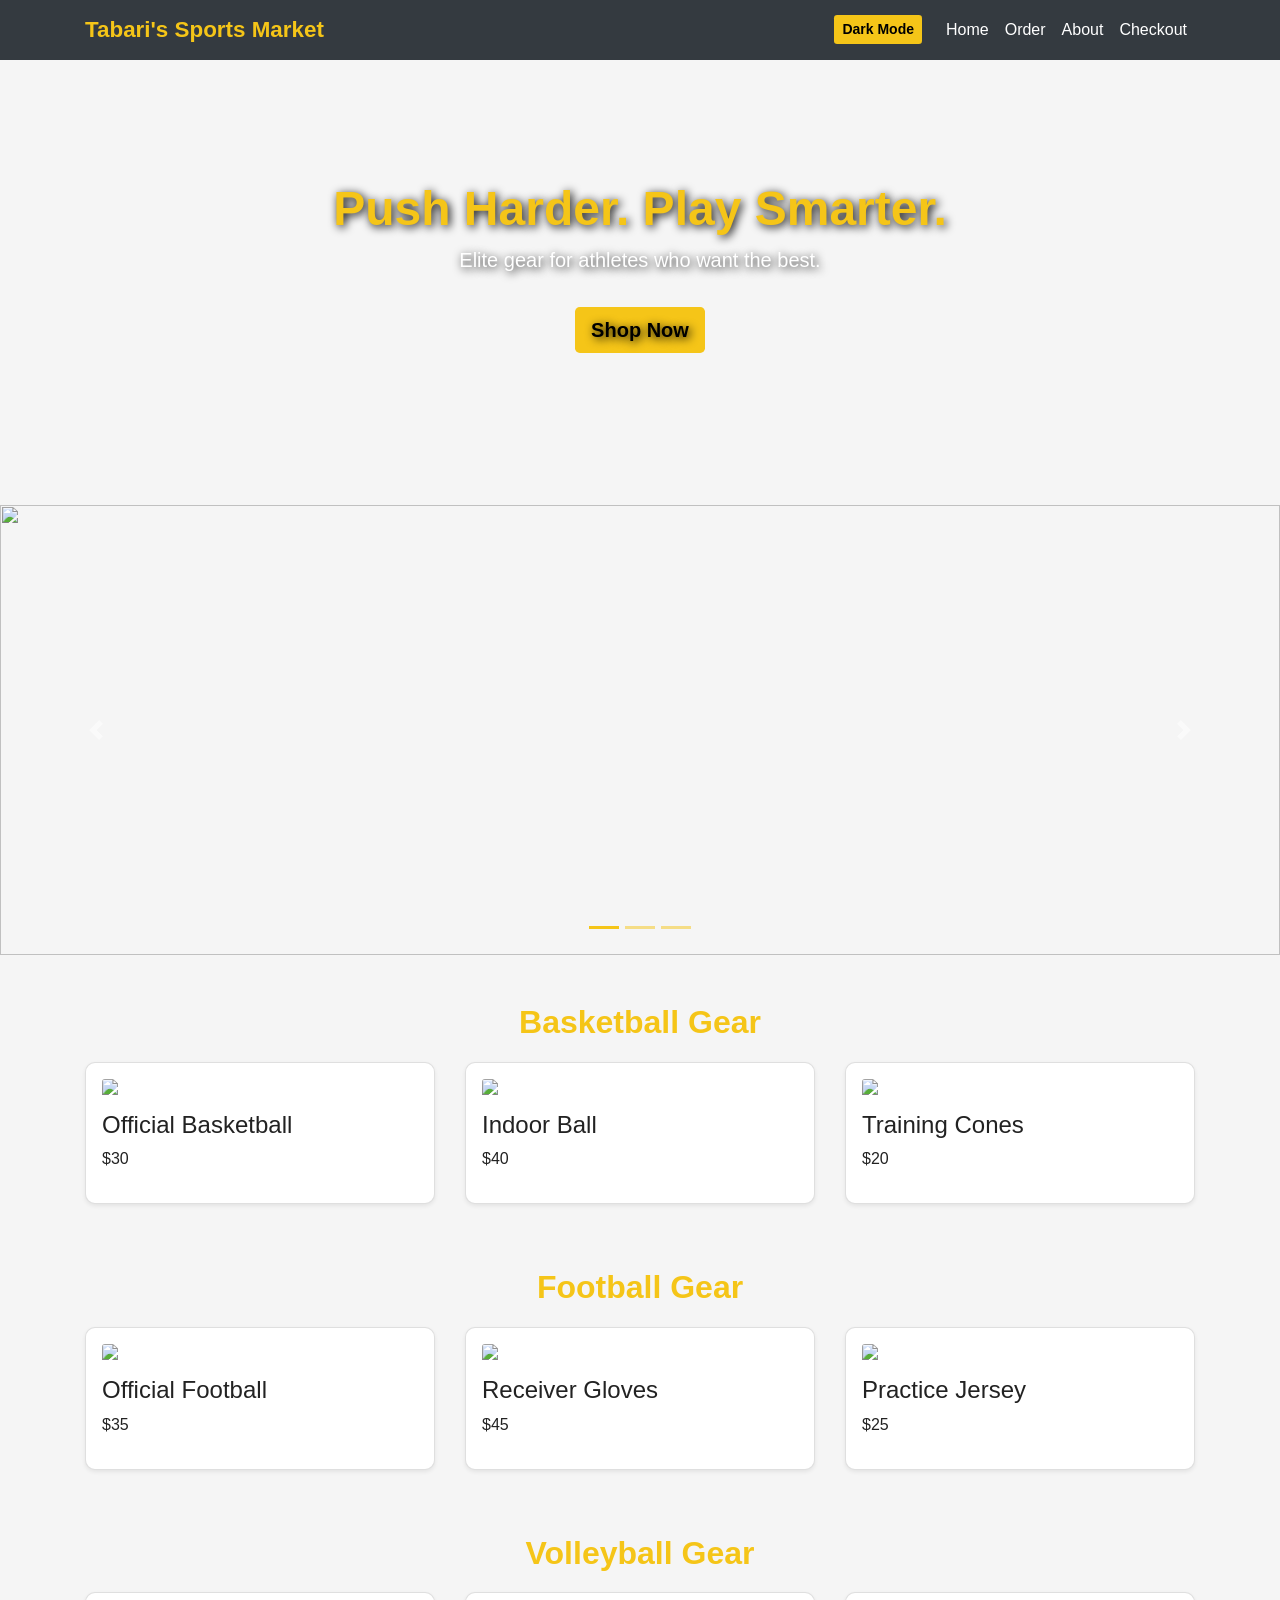
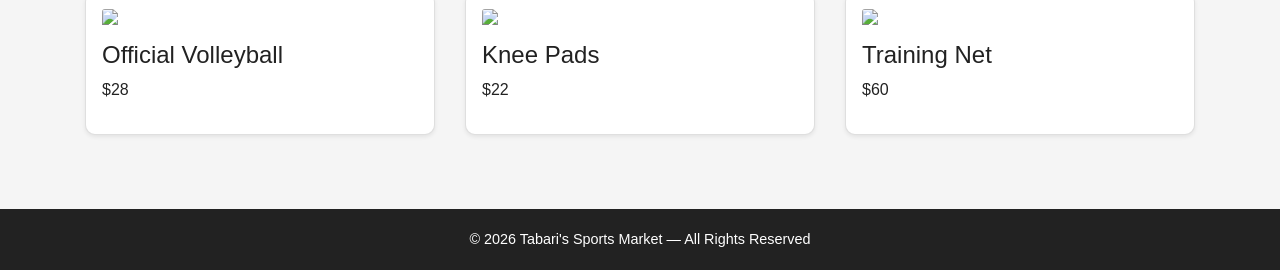
==== index.html @ 95b533ae "push1" ====
<!DOCTYPE html>
<html>
    <head>
        <title>Tabari's Sports Market</title>
        <link rel="stylesheet" href="https://cdn.jsdelivr.net/npm/bootstrap@4.6.2/dist/css/bootstrap.min.css">
        <link rel="stylesheet" href="style.css">
    </head>

    <body>

        <nav class="navbar navbar-expand-lg navbar-dark bg-dark">
            <div class="container">
                <a class="navbar-brand" href="index.html">Tabari's Sports Market</a>
                <div class="ml-auto d-flex align-items-center">
                    <button class="btn btn-sm btn-gold mr-3" onclick="toggleDarkMode()">Dark Mode</button>
                    <div class="navbar-nav">
                        <a class="nav-item nav-link text-white" href="index.html">Home</a>
                        <a class="nav-item nav-link text-white" href="order.html">Order</a>
                        <a class="nav-item nav-link text-white" href="about.html">About</a>
                        <a class="nav-item nav-link text-white" href="checkout.html">Checkout</a>
                    </div>
                </div>
            </div>
        </nav>

        <div class="jumbotron text-center">
            <h1>Push Harder. Play Smarter.</h1>
            <p class="lead">Elite gear for athletes who want the best.</p>
            <a href="order.html" class="btn btn-gold btn-lg mt-3">Shop Now</a>
        </div>

        <div id="sportsCarousel" class="carousel slide mb-5" data-ride="carousel">
            <ol class="carousel-indicators">
                <li data-target="#sportsCarousel" data-slide-to="0" class="active"></li>
                <li data-target="#sportsCarousel" data-slide-to="1"></li>
                <li data-target="#sportsCarousel" data-slide-to="2"></li>
            </ol>

            <div class="carousel-inner">
                <div class="carousel-item active">
                    <img class="d-block w-100" src="https://images.unsplash.com/photo-1517649763962-0c623066013b" height="450">
                </div>

                <div class="carousel-item">
                    <img class="d-block w-100" src="https://images.unsplash.com/photo-1505842465776-3d90f616310d" height="450">
                </div>

                <div class="carousel-item">
                    <img class="d-block w-100" src="https://images.unsplash.com/photo-1521412644187-c49fa049e84d" height="450">
                </div>
            </div>

            <a class="carousel-control-prev" href="#sportsCarousel" role="button" data-slide="prev">
                <span class="carousel-control-prev-icon"></span>
            </a>

            <a class="carousel-control-next" href="#sportsCarousel" role="button" data-slide="next">
                <span class="carousel-control-next-icon"></span>
            </a>
        </div>

        <div class="container">

            <h2 class="section-title">Basketball Gear</h2>

            <div class="row">
                <div class="col-md-4 mb-4">
                    <div class="card p-3 shadow-sm">
                        <img src="https://images.unsplash.com/photo-1517649763962-0c623066013b" class="card-img-top">
                        <h4 class="mt-3">Official Basketball</h4>
                        <p>$30</p>
                    </div>
                </div>

                <div class="col-md-4 mb-4">
                    <div class="card p-3 shadow-sm">
                        <img src="https://images.unsplash.com/photo-1581579188871-45ea61f2a0d1" class="card-img-top">
                        <h4 class="mt-3">Indoor Ball</h4>
                        <p>$40</p>
                    </div>
                </div>

                <div class="col-md-4 mb-4">
                    <div class="card p-3 shadow-sm">
                        <img src="https://images.unsplash.com/photo-1521412644187-c49fa049e84d" class="card-img-top">
                        <h4 class="mt-3">Training Cones</h4>
                        <p>$20</p>
                    </div>
                </div>
            </div>

            <h2 class="section-title">Football Gear</h2>

            <div class="row">
                <div class="col-md-4 mb-4">
                    <div class="card p-3 shadow-sm">
                        <img src="https://images.unsplash.com/photo-1505842465776-3d90f616310d" class="card-img-top">
                        <h4 class="mt-3">Official Football</h4>
                        <p>$35</p>
                    </div>
                </div>

                <div class="col-md-4 mb-4">
                    <div class="card p-3 shadow-sm">
                        <img src="https://images.unsplash.com/photo-1599058917212-d750089bc03a" class="card-img-top">
                        <h4 class="mt-3">Receiver Gloves</h4>
                        <p>$45</p>
                    </div>
                </div>

                <div class="col-md-4 mb-4">
                    <div class="card p-3 shadow-sm">
                        <img src="https://images.unsplash.com/photo-1599058917212-d750089bc03a" class="card-img-top">
                        <h4 class="mt-3">Practice Jersey</h4>
                        <p>$25</p>
                    </div>
                </div>
            </div>

            <h2 class="section-title">Volleyball Gear</h2>

            <div class="row">
                <div class="col-md-4 mb-4">
                    <div class="card p-3 shadow-sm">
                        <img src="https://images.unsplash.com/photo-1517649763962-0c623066013b" class="card-img-top">
                        <h4 class="mt-3">Official Volleyball</h4>
                        <p>$28</p>
                    </div>
                </div>

                <div class="col-md-4 mb-4">
                    <div class="card p-3 shadow-sm">
                        <img src="https://images.unsplash.com/photo-1521412644187-c49fa049e84d" class="card-img-top">
                        <h4 class="mt-3">Knee Pads</h4>
                        <p>$22</p>
                    </div>
                </div>

                <div class="col-md-4 mb-4">
                    <div class="card p-3 shadow-sm">
                        <img src="https://images.unsplash.com/photo-1581579188871-45ea61f2a0d1" class="card-img-top">
                        <h4 class="mt-3">Training Net</h4>
                        <p>$60</p>
                    </div>
                </div>
            </div>

        </div>

        <div class="footer">
            © 2026 Tabari's Sports Market — All Rights Reserved
        </div>

        <script src="https://code.jquery.com/jquery-3.5.1.slim.min.js"></script>
        <script src="https://cdn.jsdelivr.net/npm/bootstrap@4.6.2/dist/js/bootstrap.bundle.min.js"></script>
        <script src="script.js"></script>

    </body>
</html>
---- style.css ----
body {
    background-color: #f5f5f5;
    font-family: Arial, sans-serif;
    color: #222;
}

.navbar-brand {
    font-weight: bold;
    font-size: 1.4rem;
    color: #f5c518 !important;
}

.section-title {
    font-weight: bold;
    margin-top: 40px;
    margin-bottom: 20px;
    text-align: center;
    color: #f5c518;
}

.card {
    border-radius: 10px;
    transition: 0.3s;
    background-color: #ffffff;
}

.card:hover {
    transform: scale(1.05);
}

.jumbotron {
    background: url('https://images.unsplash.com/photo-1517649763962-0c623066013b') center/cover no-repeat;
    color: white;
    padding: 120px 40px;
    text-shadow: 2px 2px 10px black;
    border-radius: 0;
}

.jumbotron h1 {
    font-size: 3rem;
    font-weight: bold;
    color: #f5c518;
}

.btn-gold {
    background-color: #f5c518;
    border: none;
    color: black;
    font-weight: bold;
}

.carousel-indicators li {
    background-color: #f5c518;
}

.footer {
    background: #222;
    color: white;
    padding: 20px;
    margin-top: 50px;
    text-align: center;
    font-size: 0.9rem;
}

body.dark-mode {
    background-color: #121212;
    color: #e0e0e0;
}

body.dark-mode .navbar {
    background-color: #000 !important;
}

body.dark-mode .card {
    background-color: #1e1e1e;
    color: #e0e0e0;
}

body.dark-mode .footer {
    background-color: #000;
}

body.dark-mode .section-title {
    color: #f5c518;
}

.cart-section {
    margin-top: 40px;
    padding: 20px;
    background-color: #ffffff;
    border-radius: 10px;
}

body.dark-mode .cart-section {
    background-color: #1e1e1e;
}

.cart-item-row {
    display: flex;
    justify-content: space-between;
    align-items: center;
    margin-bottom: 8px;
}

.cart-remove-btn {
    border: none;
    background: transparent;
    color: #ff4d4d;
    cursor: pointer;
    font-size: 0.9rem;
}
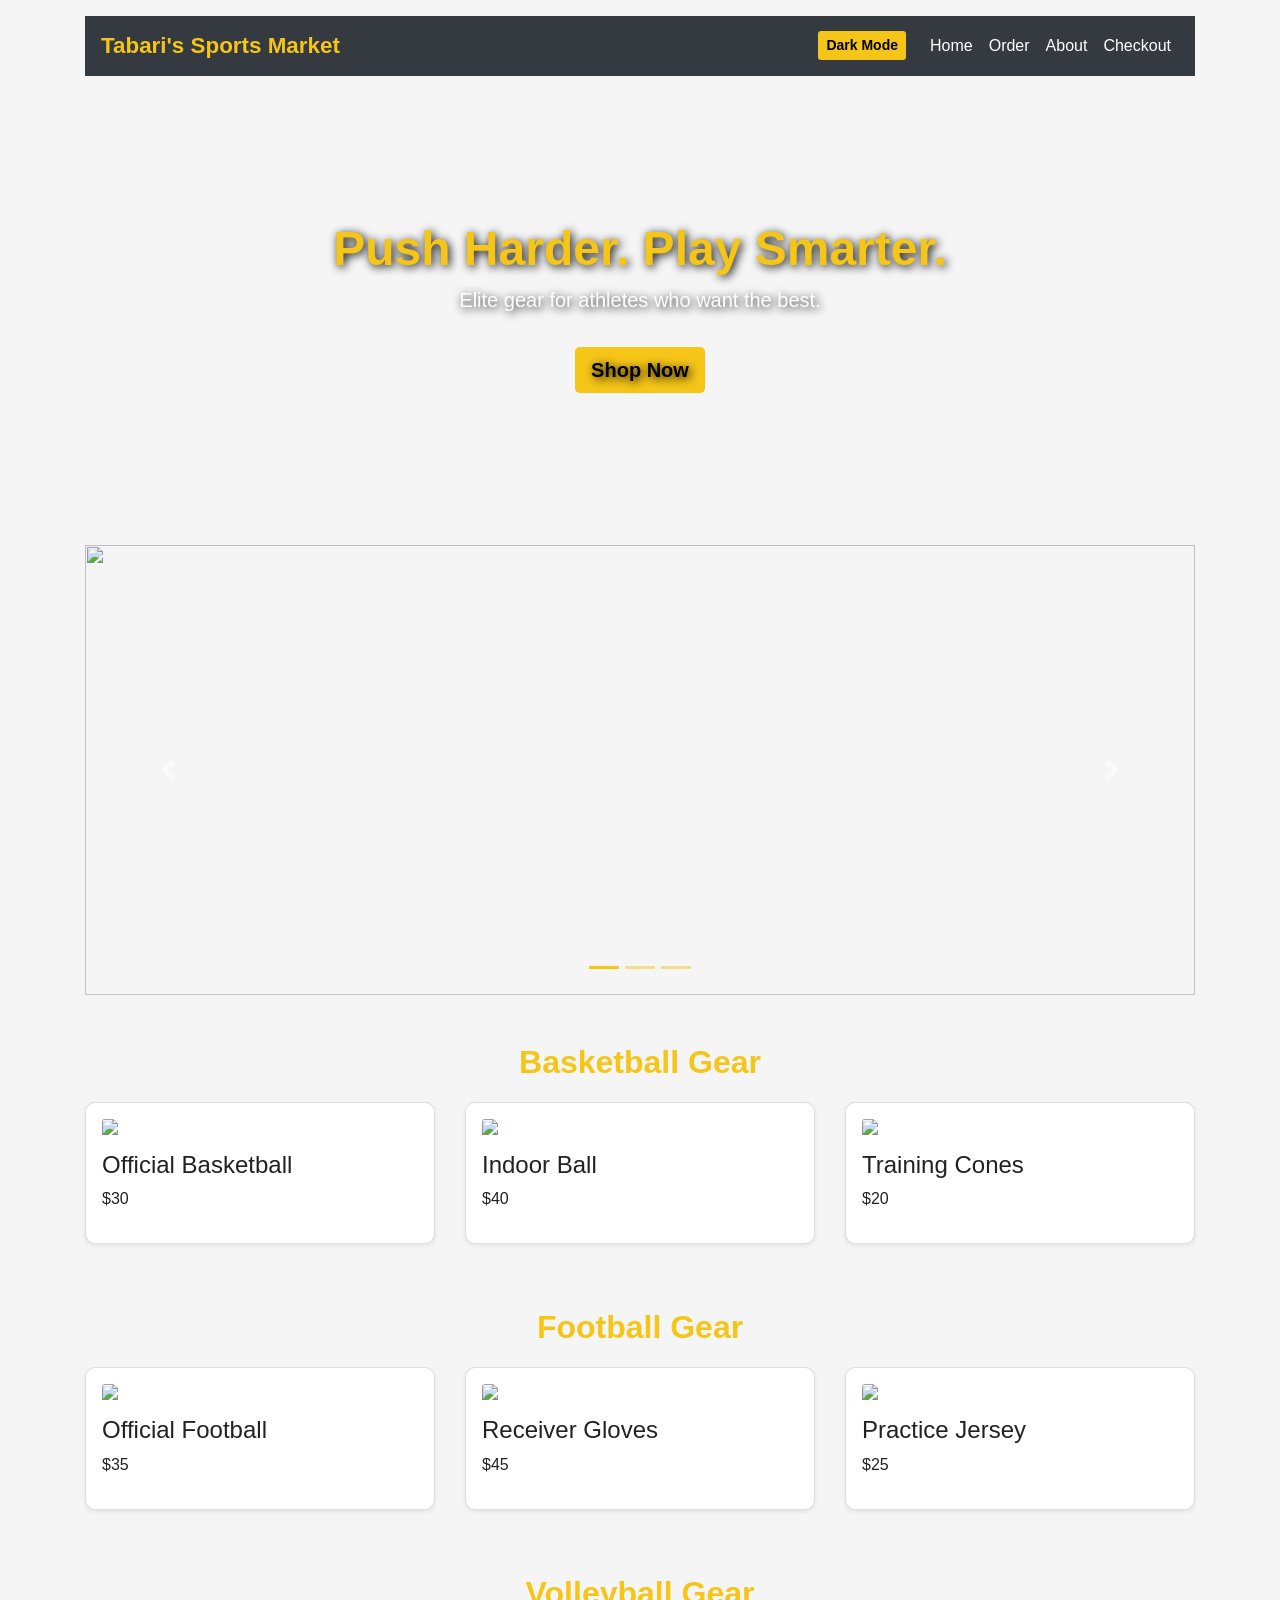
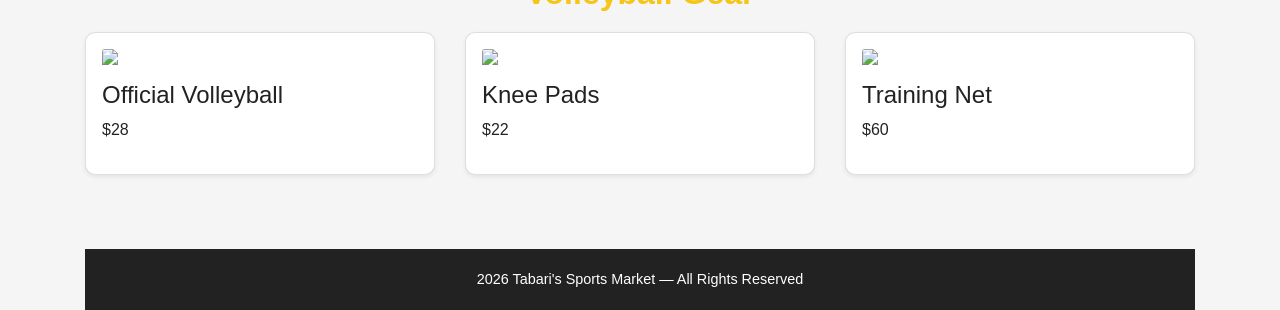
==== commit b16416ac: "push2" ====
--- a/index.html
+++ b/index.html
@@ -1,5 +1,5 @@
 <!DOCTYPE html>
-<html>
+<html lang="en">
     <head>
         <title>Tabari's Sports Market</title>
         <link rel="stylesheet" href="https://cdn.jsdelivr.net/npm/bootstrap@4.6.2/dist/css/bootstrap.min.css">
@@ -8,8 +8,9 @@
 
     <body>
 
-        <nav class="navbar navbar-expand-lg navbar-dark bg-dark">
-            <div class="container">
+        <div class="container">
+
+            <nav class="navbar navbar-expand-lg navbar-dark bg-dark mt-3">
                 <a class="navbar-brand" href="index.html">Tabari's Sports Market</a>
                 <div class="ml-auto d-flex align-items-center">
                     <button class="btn btn-sm btn-gold mr-3" onclick="toggleDarkMode()">Dark Mode</button>
@@ -20,53 +21,51 @@
                         <a class="nav-item nav-link text-white" href="checkout.html">Checkout</a>
                     </div>
                 </div>
+            </nav>
+
+            <div class="jumbotron text-center mt-4">
+                <h1>Push Harder. Play Smarter.</h1>
+                <p class="lead">Elite gear for athletes who want the best.</p>
+                <a href="order.html" class="btn btn-gold btn-lg mt-3">Shop Now</a>
             </div>
-        </nav>
 
-        <div class="jumbotron text-center">
-            <h1>Push Harder. Play Smarter.</h1>
-            <p class="lead">Elite gear for athletes who want the best.</p>
-            <a href="order.html" class="btn btn-gold btn-lg mt-3">Shop Now</a>
-        </div>
+            <div id="sportsCarousel" class="carousel slide mb-5" data-ride="carousel">
+                <ol class="carousel-indicators">
+                    <li data-target="#sportsCarousel" data-slide-to="0" class="active"></li>
+                    <li data-target="#sportsCarousel" data-slide-to="1"></li>
+                    <li data-target="#sportsCarousel" data-slide-to="2"></li>
+                </ol>
 
-        <div id="sportsCarousel" class="carousel slide mb-5" data-ride="carousel">
-            <ol class="carousel-indicators">
-                <li data-target="#sportsCarousel" data-slide-to="0" class="active"></li>
-                <li data-target="#sportsCarousel" data-slide-to="1"></li>
-                <li data-target="#sportsCarousel" data-slide-to="2"></li>
-            </ol>
+                <div class="carousel-inner">
+                    <div class="carousel-item active">
+                        <img class="d-block w-100" src="basketballaction.jpg" height="450">
+                    </div>
 
-            <div class="carousel-inner">
-                <div class="carousel-item active">
-                    <img class="d-block w-100" src="https://images.unsplash.com/photo-1517649763962-0c623066013b" height="450">
+                    <div class="carousel-item">
+                        <img class="d-block w-100" src="footballaction.jpg" height="450">
+                    </div>
+
+                    <div class="carousel-item">
+                        <img class="d-block w-100" src="volleyballaction.jpg" height="450">
+                    </div>
                 </div>
 
-                <div class="carousel-item">
-                    <img class="d-block w-100" src="https://images.unsplash.com/photo-1505842465776-3d90f616310d" height="450">
-                </div>
+                <a class="carousel-control-prev" href="#sportsCarousel" role="button" data-slide="prev">
+                    <span class="carousel-control-prev-icon"></span>
+                </a>
 
-                <div class="carousel-item">
-                    <img class="d-block w-100" src="https://images.unsplash.com/photo-1521412644187-c49fa049e84d" height="450">
-                </div>
+                <a class="carousel-control-next" href="#sportsCarousel" role="button" data-slide="next">
+                    <span class="carousel-control-next-icon"></span>
+                </a>
             </div>
-
-            <a class="carousel-control-prev" href="#sportsCarousel" role="button" data-slide="prev">
-                <span class="carousel-control-prev-icon"></span>
-            </a>
-
-            <a class="carousel-control-next" href="#sportsCarousel" role="button" data-slide="next">
-                <span class="carousel-control-next-icon"></span>
-            </a>
-        </div>
-
-        <div class="container">
 
             <h2 class="section-title">Basketball Gear</h2>
 
             <div class="row">
+
                 <div class="col-md-4 mb-4">
                     <div class="card p-3 shadow-sm">
-                        <img src="https://images.unsplash.com/photo-1517649763962-0c623066013b" class="card-img-top">
+                        <img src="officialbasketball.jpg" class="card-img-top">
                         <h4 class="mt-3">Official Basketball</h4>
                         <p>$30</p>
                     </div>
@@ -74,7 +73,7 @@
 
                 <div class="col-md-4 mb-4">
                     <div class="card p-3 shadow-sm">
-                        <img src="https://images.unsplash.com/photo-1581579188871-45ea61f2a0d1" class="card-img-top">
+                        <img src="indoorbasketball.jpg" class="card-img-top">
                         <h4 class="mt-3">Indoor Ball</h4>
                         <p>$40</p>
                     </div>
@@ -82,19 +81,21 @@
 
                 <div class="col-md-4 mb-4">
                     <div class="card p-3 shadow-sm">
-                        <img src="https://images.unsplash.com/photo-1521412644187-c49fa049e84d" class="card-img-top">
+                        <img src="trainingcones.jpg" class="card-img-top">
                         <h4 class="mt-3">Training Cones</h4>
                         <p>$20</p>
                     </div>
                 </div>
+
             </div>
 
             <h2 class="section-title">Football Gear</h2>
 
             <div class="row">
+
                 <div class="col-md-4 mb-4">
                     <div class="card p-3 shadow-sm">
-                        <img src="https://images.unsplash.com/photo-1505842465776-3d90f616310d" class="card-img-top">
+                        <img src="officialfootball.jpg" class="card-img-top">
                         <h4 class="mt-3">Official Football</h4>
                         <p>$35</p>
                     </div>
@@ -102,7 +103,7 @@
 
                 <div class="col-md-4 mb-4">
                     <div class="card p-3 shadow-sm">
-                        <img src="https://images.unsplash.com/photo-1599058917212-d750089bc03a" class="card-img-top">
+                        <img src="footballgloves.jpg" class="card-img-top">
                         <h4 class="mt-3">Receiver Gloves</h4>
                         <p>$45</p>
                     </div>
@@ -110,19 +111,21 @@
 
                 <div class="col-md-4 mb-4">
                     <div class="card p-3 shadow-sm">
-                        <img src="https://images.unsplash.com/photo-1599058917212-d750089bc03a" class="card-img-top">
+                        <img src="practicejersey.jpg" class="card-img-top">
                         <h4 class="mt-3">Practice Jersey</h4>
                         <p>$25</p>
                     </div>
                 </div>
+
             </div>
 
             <h2 class="section-title">Volleyball Gear</h2>
 
             <div class="row">
+
                 <div class="col-md-4 mb-4">
                     <div class="card p-3 shadow-sm">
-                        <img src="https://images.unsplash.com/photo-1517649763962-0c623066013b" class="card-img-top">
+                        <img src="officialvolleyball.jpg" class="card-img-top">
                         <h4 class="mt-3">Official Volleyball</h4>
                         <p>$28</p>
                     </div>
@@ -130,7 +133,7 @@
 
                 <div class="col-md-4 mb-4">
                     <div class="card p-3 shadow-sm">
-                        <img src="https://images.unsplash.com/photo-1521412644187-c49fa049e84d" class="card-img-top">
+                        <img src="kneepads.jpg" class="card-img-top">
                         <h4 class="mt-3">Knee Pads</h4>
                         <p>$22</p>
                     </div>
@@ -138,17 +141,18 @@
 
                 <div class="col-md-4 mb-4">
                     <div class="card p-3 shadow-sm">
-                        <img src="https://images.unsplash.com/photo-1581579188871-45ea61f2a0d1" class="card-img-top">
+                        <img src="trainingnet.jpg" class="card-img-top">
                         <h4 class="mt-3">Training Net</h4>
                         <p>$60</p>
                     </div>
                 </div>
+
             </div>
 
-        </div>
+            <div class="footer">
+                 2026 Tabari's Sports Market — All Rights Reserved
+            </div>
 
-        <div class="footer">
-            © 2026 Tabari's Sports Market — All Rights Reserved
         </div>
 
         <script src="https://code.jquery.com/jquery-3.5.1.slim.min.js"></script>
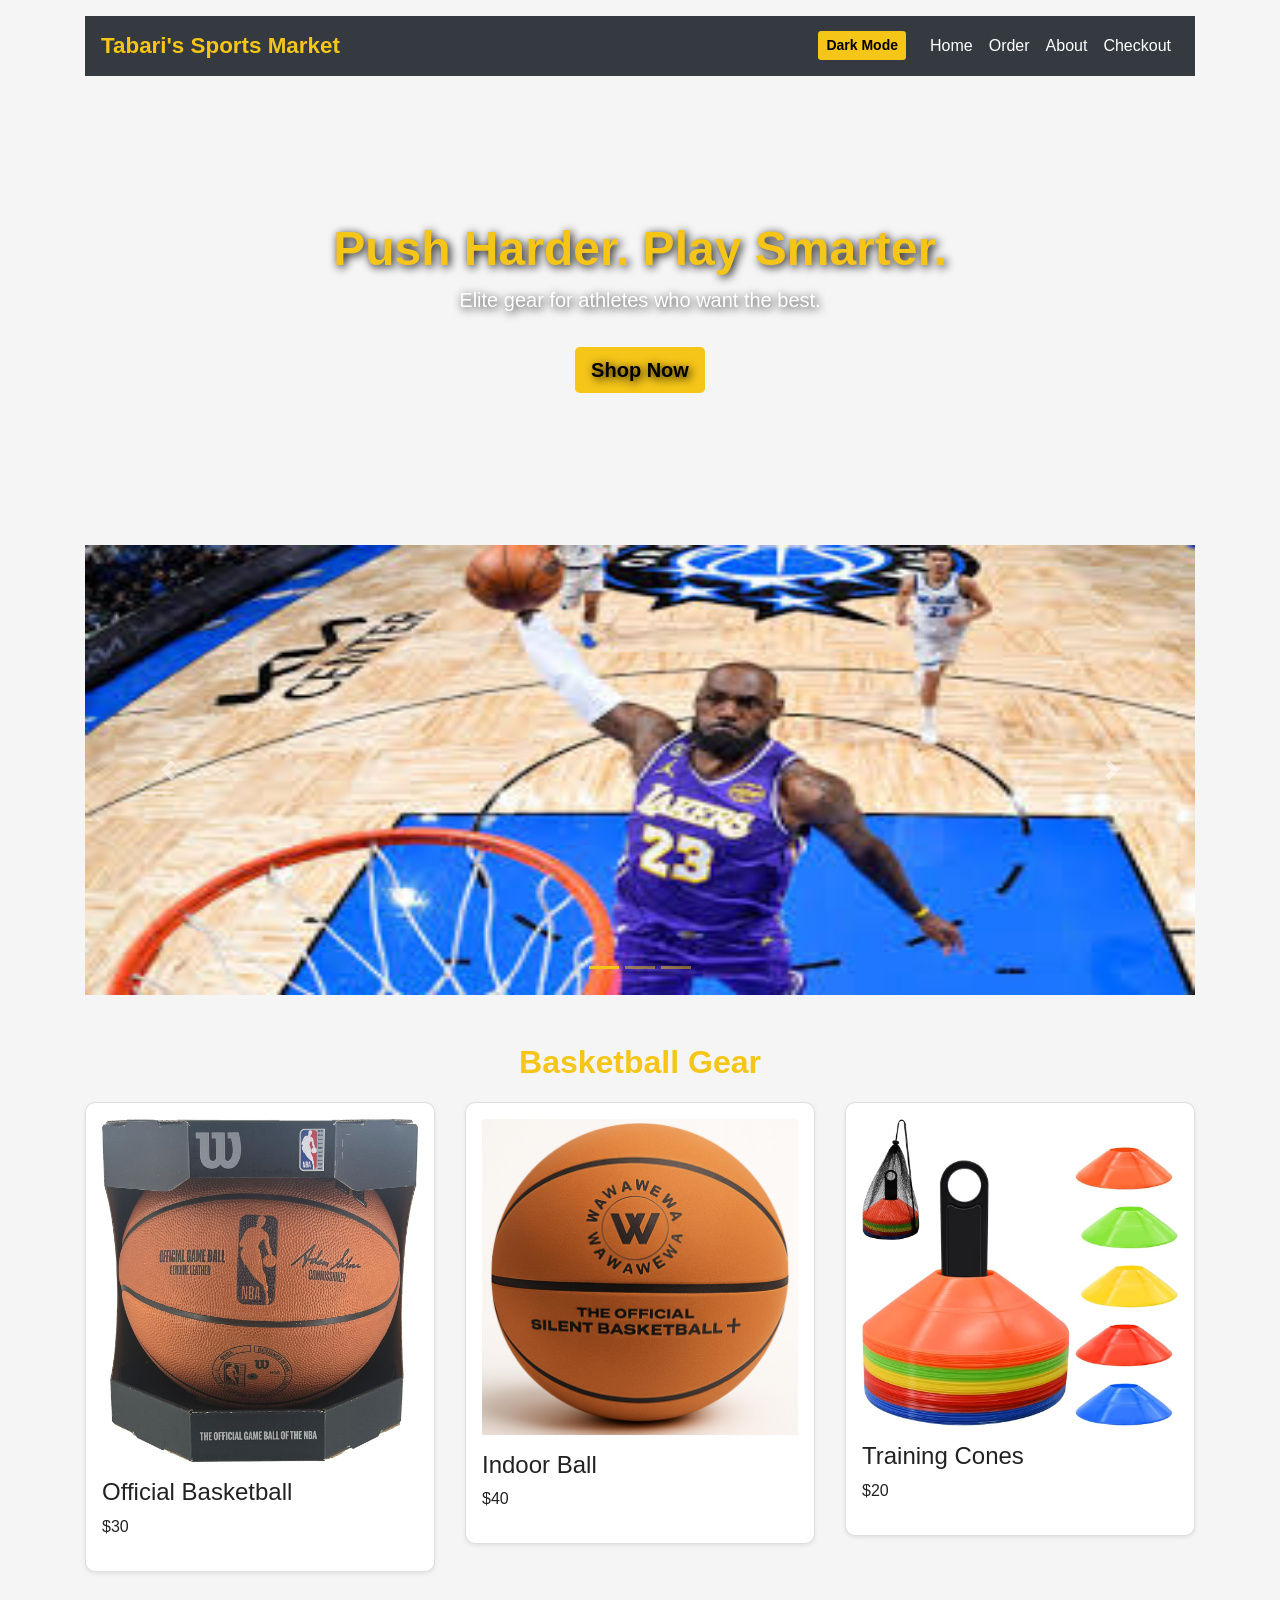
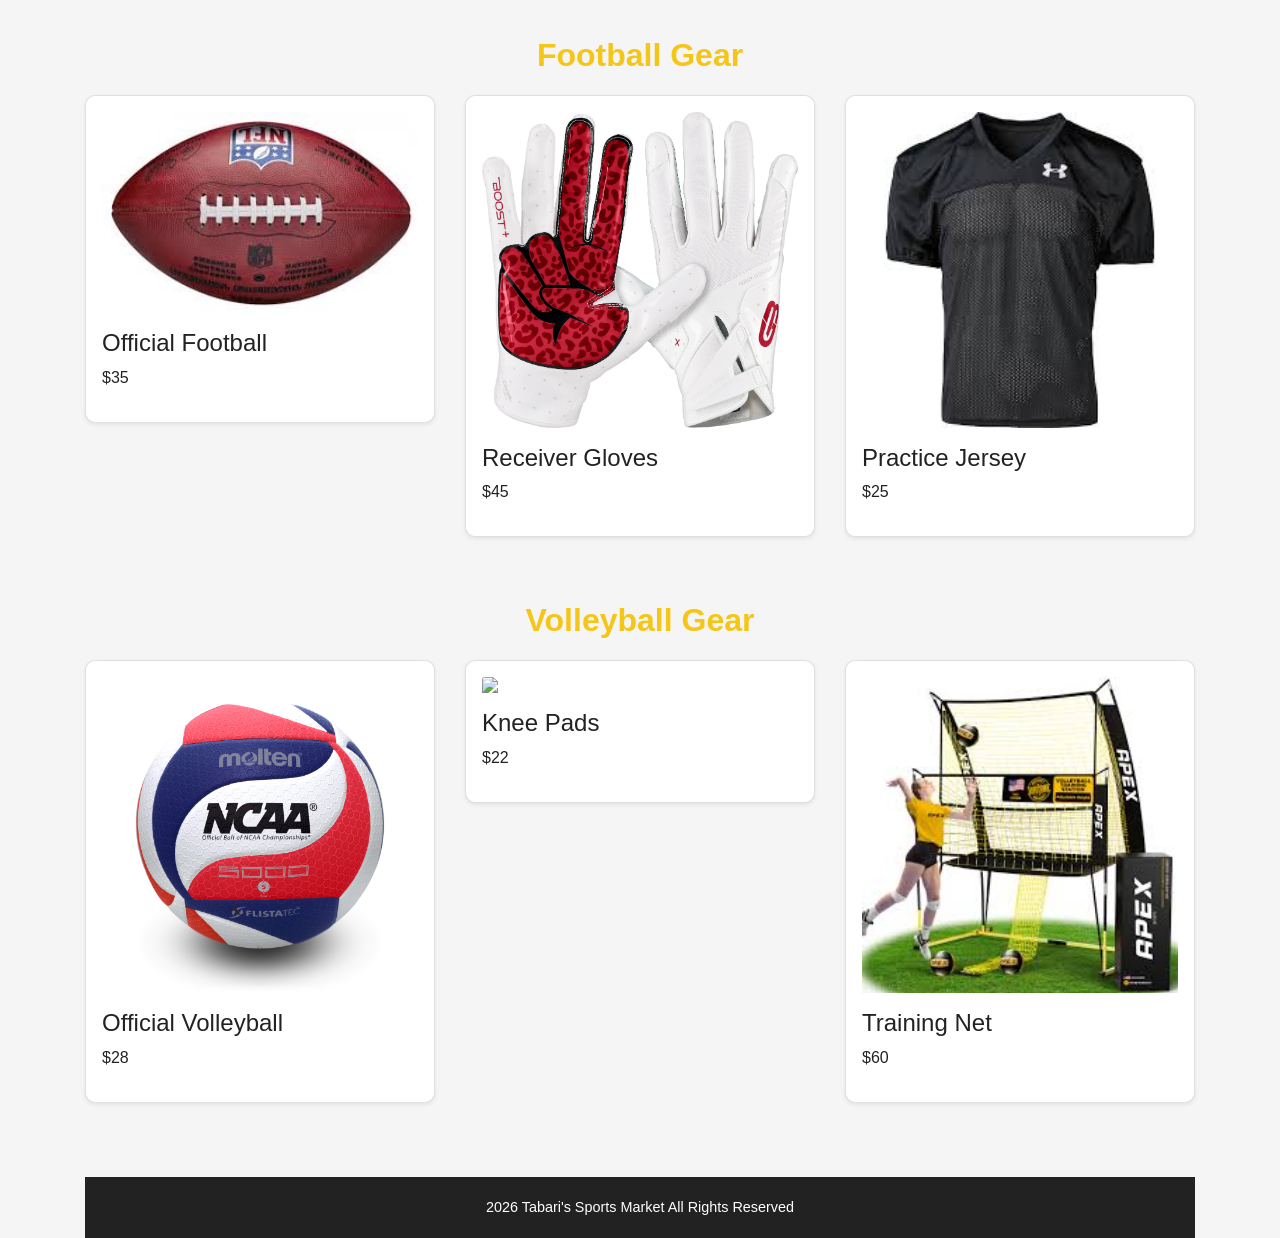
==== commit f9e9af5e: "push4" ====
--- a/index.html
+++ b/index.html
@@ -1,5 +1,5 @@
 <!DOCTYPE html>
-<html lang="en">
+<html>
     <head>
         <title>Tabari's Sports Market</title>
         <link rel="stylesheet" href="https://cdn.jsdelivr.net/npm/bootstrap@4.6.2/dist/css/bootstrap.min.css">
@@ -38,15 +38,15 @@
 
                 <div class="carousel-inner">
                     <div class="carousel-item active">
-                        <img class="d-block w-100" src="basketballaction.jpg" height="450">
+                        <img class="d-block w-100" src="sports/basketballaction.jpg" height="450">
                     </div>
 
                     <div class="carousel-item">
-                        <img class="d-block w-100" src="footballaction.jpg" height="450">
+                        <img class="d-block w-100" src="sports/footballaction.jpg" height="450">
                     </div>
 
                     <div class="carousel-item">
-                        <img class="d-block w-100" src="volleyballaction.jpg" height="450">
+                        <img class="d-block w-100" src="sports/volleyballaction.jpg" height="450">
                     </div>
                 </div>
 
@@ -65,7 +65,7 @@
 
                 <div class="col-md-4 mb-4">
                     <div class="card p-3 shadow-sm">
-                        <img src="officialbasketball.jpg" class="card-img-top">
+                        <img src="sports/officialbasketball.jpg" class="card-img-top">
                         <h4 class="mt-3">Official Basketball</h4>
                         <p>$30</p>
                     </div>
@@ -73,7 +73,7 @@
 
                 <div class="col-md-4 mb-4">
                     <div class="card p-3 shadow-sm">
-                        <img src="indoorbasketball.jpg" class="card-img-top">
+                        <img src="sports/indoorbasketball.jpg" class="card-img-top">
                         <h4 class="mt-3">Indoor Ball</h4>
                         <p>$40</p>
                     </div>
@@ -81,7 +81,7 @@
 
                 <div class="col-md-4 mb-4">
                     <div class="card p-3 shadow-sm">
-                        <img src="trainingcones.jpg" class="card-img-top">
+                        <img src="sports/trainingcones.jpg" class="card-img-top">
                         <h4 class="mt-3">Training Cones</h4>
                         <p>$20</p>
                     </div>
@@ -95,7 +95,7 @@
 
                 <div class="col-md-4 mb-4">
                     <div class="card p-3 shadow-sm">
-                        <img src="officialfootball.jpg" class="card-img-top">
+                        <img src="sports/officialfootball.jpg" class="card-img-top">
                         <h4 class="mt-3">Official Football</h4>
                         <p>$35</p>
                     </div>
@@ -103,7 +103,7 @@
 
                 <div class="col-md-4 mb-4">
                     <div class="card p-3 shadow-sm">
-                        <img src="footballgloves.jpg" class="card-img-top">
+                        <img src="sports/footballgloves.jpg" class="card-img-top">
                         <h4 class="mt-3">Receiver Gloves</h4>
                         <p>$45</p>
                     </div>
@@ -111,7 +111,7 @@
 
                 <div class="col-md-4 mb-4">
                     <div class="card p-3 shadow-sm">
-                        <img src="practicejersey.jpg" class="card-img-top">
+                        <img src="sports/practicejersey.jpg" class="card-img-top">
                         <h4 class="mt-3">Practice Jersey</h4>
                         <p>$25</p>
                     </div>
@@ -125,7 +125,7 @@
 
                 <div class="col-md-4 mb-4">
                     <div class="card p-3 shadow-sm">
-                        <img src="officialvolleyball.jpg" class="card-img-top">
+                        <img src="sports/officialvolleyball.jpg" class="card-img-top">
                         <h4 class="mt-3">Official Volleyball</h4>
                         <p>$28</p>
                     </div>
@@ -133,7 +133,7 @@
 
                 <div class="col-md-4 mb-4">
                     <div class="card p-3 shadow-sm">
-                        <img src="kneepads.jpg" class="card-img-top">
+                        <img src="sports/kneepads.jpg" class="card-img-top">
                         <h4 class="mt-3">Knee Pads</h4>
                         <p>$22</p>
                     </div>
@@ -141,7 +141,7 @@
 
                 <div class="col-md-4 mb-4">
                     <div class="card p-3 shadow-sm">
-                        <img src="trainingnet.jpg" class="card-img-top">
+                        <img src="sports/trainingnet.jpg" class="card-img-top">
                         <h4 class="mt-3">Training Net</h4>
                         <p>$60</p>
                     </div>
@@ -150,7 +150,7 @@
             </div>
 
             <div class="footer">
-                 2026 Tabari's Sports Market — All Rights Reserved
+                2026 Tabari's Sports Market  All Rights Reserved
             </div>
 
         </div>
